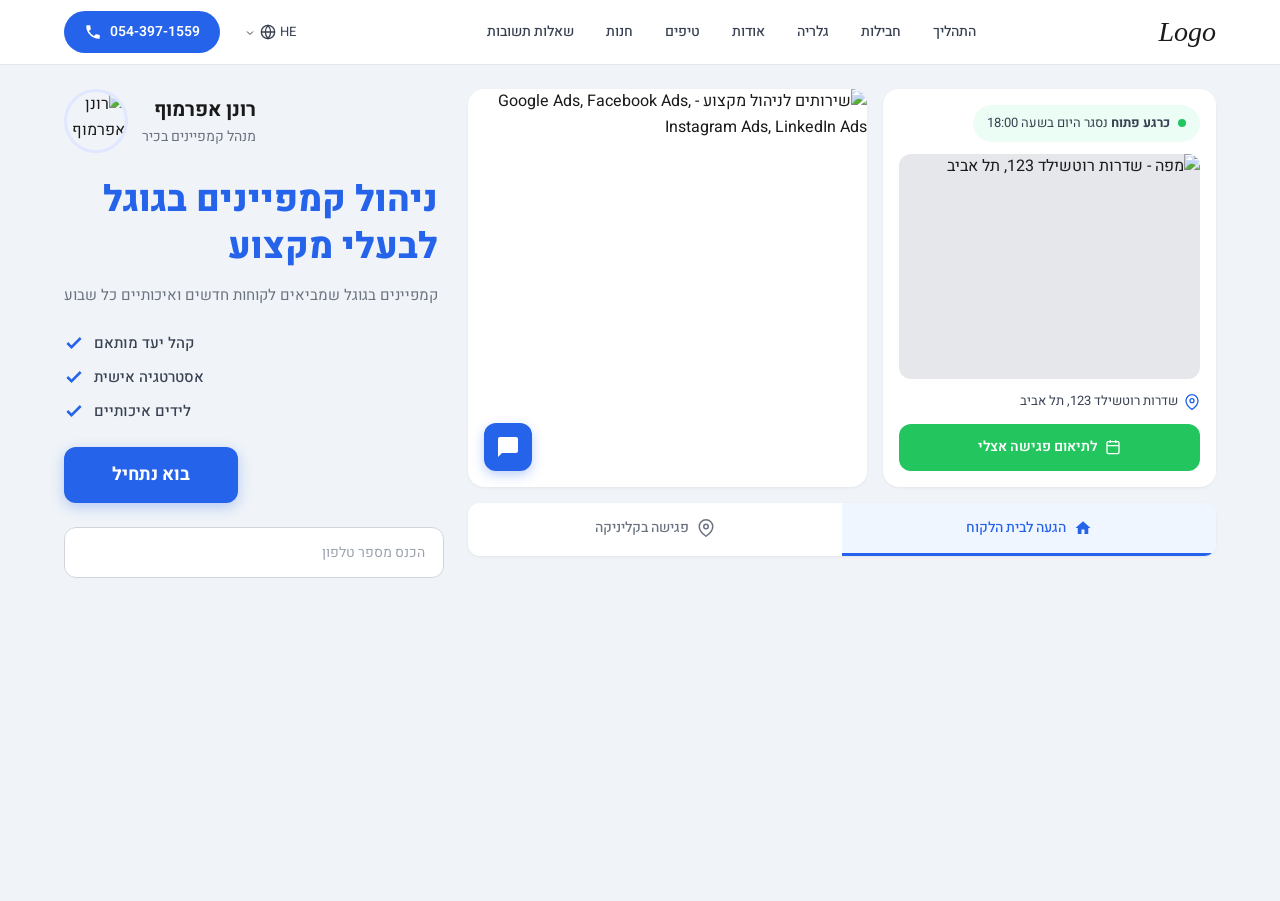
==== index.html @ 0126b831 "Build HTML/CSS layout for landing page hero section RTL Hebrew landing page with: - Sticky header wi" ====
<!DOCTYPE html>
<html lang="he" dir="rtl">
<head>
  <meta charset="UTF-8">
  <meta name="viewport" content="width=device-width, initial-scale=1.0">
  <title>ניהול קמפיינים בגוגל לבעלי מקצוע</title>
  <link rel="preconnect" href="https://fonts.googleapis.com">
  <link rel="preconnect" href="https://fonts.gstatic.com" crossorigin>
  <link href="https://fonts.googleapis.com/css2?family=Heebo:wght@300;400;500;600;700;800;900&display=swap" rel="stylesheet">
  <link rel="stylesheet" href="css/header.css">
  <link rel="stylesheet" href="css/style.css">
</head>
<body>

  <!-- Header (loaded from header.html) -->
  <div id="header-placeholder"></div>

  <main class="main-layout">
    <!-- Left Column: Scrollable Content -->
    <div class="content-column">

      <!-- Section 1: Hero Content -->
      <section class="hero-section">
        <div class="hero-cards">

          <!-- Map Card -->
          <div class="map-card">
            <div class="map-card__status">
              <span class="status-dot"></span>
              <span class="status-text"><strong>כרגע פתוח</strong> נסגר היום בשעה 18:00</span>
            </div>
            <div class="map-card__map">
              <img src="images/map.png" alt="מפה - שדרות רוטשילד 123, תל אביב" />
            </div>
            <div class="map-card__address">
              <svg width="16" height="16" viewBox="0 0 24 24" fill="none" stroke="#2563eb" stroke-width="2">
                <path d="M21 10c0 7-9 13-9 13s-9-6-9-13a9 9 0 0 1 18 0z"/>
                <circle cx="12" cy="10" r="3"/>
              </svg>
              <span>שדרות רוטשילד 123, תל אביב</span>
            </div>
            <a href="#" class="map-card__btn">
              <svg width="16" height="16" viewBox="0 0 24 24" fill="none" stroke="currentColor" stroke-width="2">
                <rect x="3" y="4" width="18" height="18" rx="2" ry="2"/>
                <line x1="16" y1="2" x2="16" y2="6"/>
                <line x1="8" y1="2" x2="8" y2="6"/>
                <line x1="3" y1="10" x2="21" y2="10"/>
              </svg>
              <span>לתיאום פגישה אצלי</span>
            </a>
          </div>

          <!-- Devices Image Card -->
          <div class="devices-card">
            <img src="images/devices.png" alt="שירותים לניהול מקצוע - Google Ads, Facebook Ads, Instagram Ads, LinkedIn Ads" />
            <a href="#" class="devices-card__fab" aria-label="צור קשר">
              <svg width="24" height="24" viewBox="0 0 24 24" fill="currentColor">
                <path d="M20 2H4c-1.1 0-2 .9-2 2v18l4-4h14c1.1 0 2-.9 2-2V4c0-1.1-.9-2-2-2z"/>
              </svg>
            </a>
          </div>

        </div>
      </section>

      <!-- Bottom Tab Bar (desktop) -->
      <div class="bottom-tabs desktop-only">
        <div class="bottom-tabs__item active">
          <svg width="18" height="18" viewBox="0 0 24 24" fill="currentColor">
            <path d="M10 20v-6h4v6h5v-8h3L12 3 2 12h3v8z"/>
          </svg>
          <span>הגעה לבית הלקוח</span>
        </div>
        <div class="bottom-tabs__item">
          <svg width="18" height="18" viewBox="0 0 24 24" fill="none" stroke="currentColor" stroke-width="2">
            <path d="M21 10c0 7-9 13-9 13s-9-6-9-13a9 9 0 0 1 18 0z"/>
            <circle cx="12" cy="10" r="3"/>
          </svg>
          <span>פגישה בקליניקה</span>
        </div>
      </div>

    </div>

    <!-- Right Column: Sticky Sidebar -->
    <aside class="sidebar-column">
      <div class="sidebar-sticky">

        <!-- Profile -->
        <div class="sidebar__profile">
          <div class="sidebar__profile-img">
            <img src="images/profile.jpg" alt="רונן אפרמוף" />
          </div>
          <div class="sidebar__profile-info">
            <h2>רונן אפרמוף</h2>
            <p>מנהל קמפיינים בכיר</p>
          </div>
        </div>

        <!-- Headline -->
        <div class="sidebar__headline">
          <h1>ניהול קמפיינים בגוגל<br>לבעלי מקצוע</h1>
          <p class="sidebar__subtitle">קמפיינים בגוגל שמביאים לקוחות חדשים ואיכותיים כל שבוע</p>
        </div>

        <!-- Benefits -->
        <ul class="sidebar__benefits">
          <li>
            <svg width="20" height="20" viewBox="0 0 24 24" fill="none" stroke="#2563eb" stroke-width="3">
              <polyline points="20 6 9 17 4 12"/>
            </svg>
            <span>קהל יעד מותאם</span>
          </li>
          <li>
            <svg width="20" height="20" viewBox="0 0 24 24" fill="none" stroke="#2563eb" stroke-width="3">
              <polyline points="20 6 9 17 4 12"/>
            </svg>
            <span>אסטרטגיה אישית</span>
          </li>
          <li>
            <svg width="20" height="20" viewBox="0 0 24 24" fill="none" stroke="#2563eb" stroke-width="3">
              <polyline points="20 6 9 17 4 12"/>
            </svg>
            <span>לידים איכותיים</span>
          </li>
        </ul>

        <!-- CTA -->
        <a href="#" class="sidebar__cta">בוא נתחיל</a>

        <!-- Phone Input (desktop) -->
        <div class="sidebar__phone-input desktop-only">
          <input type="tel" placeholder="הכנס מספר טלפון" />
        </div>

      </div>
    </aside>
  </main>

  <!-- Mobile Bottom Action Bar -->
  <div class="mobile-action-bar mobile-only">
    <a href="#" class="mobile-action-bar__item">
      <div class="mobile-action-bar__icon">
        <svg width="20" height="20" viewBox="0 0 24 24" fill="currentColor">
          <path d="M12 2C8.13 2 5 5.13 5 9c0 5.25 7 13 7 13s7-7.75 7-13c0-3.87-3.13-7-7-7z"/>
        </svg>
      </div>
      <span>נווט אלי</span>
    </a>
    <a href="#" class="mobile-action-bar__item">
      <div class="mobile-action-bar__icon whatsapp">
        <svg width="20" height="20" viewBox="0 0 24 24" fill="currentColor">
          <path d="M17.472 14.382c-.297-.149-1.758-.867-2.03-.967-.273-.099-.471-.148-.67.15-.197.297-.767.966-.94 1.164-.173.199-.347.223-.644.075-.297-.15-1.255-.463-2.39-1.475-.883-.788-1.48-1.761-1.653-2.059-.173-.297-.018-.458.13-.606.134-.133.298-.347.446-.52.149-.174.198-.298.298-.497.099-.198.05-.371-.025-.52-.075-.149-.669-1.612-.916-2.207-.242-.579-.487-.5-.669-.51-.173-.008-.371-.01-.57-.01-.198 0-.52.074-.792.372-.272.297-1.04 1.016-1.04 2.479 0 1.462 1.065 2.875 1.213 3.074.149.198 2.096 3.2 5.077 4.487.709.306 1.262.489 1.694.625.712.227 1.36.195 1.871.118.571-.085 1.758-.719 2.006-1.413.248-.694.248-1.289.173-1.413-.074-.124-.272-.198-.57-.347z"/>
          <path d="M12 2C6.477 2 2 6.477 2 12c0 1.89.525 3.66 1.438 5.168L2 22l4.832-1.438A9.955 9.955 0 0012 22c5.523 0 10-4.477 10-10S17.523 2 12 2z"/>
        </svg>
      </div>
      <span>WhatsApp</span>
    </a>
    <a href="tel:054-397-1559" class="mobile-action-bar__item">
      <div class="mobile-action-bar__icon phone">
        <svg width="20" height="20" viewBox="0 0 24 24" fill="currentColor">
          <path d="M6.62 10.79a15.05 15.05 0 006.59 6.59l2.2-2.2a1 1 0 011.01-.24 11.36 11.36 0 003.58.57 1 1 0 011 1V20a1 1 0 01-1 1A17 17 0 013 4a1 1 0 011-1h3.5a1 1 0 011 1 11.36 11.36 0 00.57 3.58 1 1 0 01-.25 1.01l-2.2 2.2z"/>
        </svg>
      </div>
      <span>חייג</span>
    </a>
    <a href="#" class="mobile-action-bar__item">
      <div class="mobile-action-bar__icon">
        <svg width="20" height="20" viewBox="0 0 24 24" fill="currentColor">
          <path d="M19 3H5c-1.1 0-2 .9-2 2v14c0 1.1.9 2 2 2h14c1.1 0 2-.9 2-2V5c0-1.1-.9-2-2-2zm-5 14H7v-2h7v2zm3-4H7v-2h10v2zm0-4H7V7h10v2z"/>
        </svg>
      </div>
      <span>הרשאונים</span>
    </a>
    <a href="#" class="mobile-action-bar__item highlight">
      <div class="mobile-action-bar__icon cta">
        <svg width="20" height="20" viewBox="0 0 24 24" fill="currentColor">
          <path d="M20 4H4c-1.1 0-2 .9-2 2v12c0 1.1.9 2 2 2h16c1.1 0 2-.9 2-2V6c0-1.1-.9-2-2-2zm0 14H4V8l8 5 8-5v10zm-8-7L4 6h16l-8 5z"/>
        </svg>
      </div>
      <span>נגישות</span>
    </a>
  </div>

  <script>
    // Load header
    fetch('header.html')
      .then(r => r.text())
      .then(html => {
        document.getElementById('header-placeholder').innerHTML = html;
        initMobileMenu();
      });

    function initMobileMenu() {
      const burgerBtn = document.getElementById('burgerBtn');
      const mobileMenu = document.getElementById('mobileMenu');
      const menuOverlay = document.getElementById('menuOverlay');

      if (!burgerBtn) return;

      burgerBtn.addEventListener('click', () => {
        mobileMenu.classList.toggle('open');
        document.body.classList.toggle('menu-open');
      });

      menuOverlay.addEventListener('click', () => {
        mobileMenu.classList.remove('open');
        document.body.classList.remove('menu-open');
      });

      // Close menu on link click
      mobileMenu.querySelectorAll('a').forEach(link => {
        link.addEventListener('click', () => {
          mobileMenu.classList.remove('open');
          document.body.classList.remove('menu-open');
        });
      });
    }
  </script>
</body>
</html>
---- css/header.css ----
/* ===== HEADER ===== */
.header {
  position: sticky;
  top: 0;
  z-index: 100;
  background: #fff;
  border-bottom: 1px solid #e5e7eb;
}

.header__inner {
  max-width: 1200px;
  margin: 0 auto;
  padding: 0 24px;
  height: 64px;
  display: flex;
  align-items: center;
  justify-content: space-between;
}

.header__logo a {
  font-family: 'Georgia', serif;
  font-size: 28px;
  font-style: italic;
  color: #1a1a1a;
  text-decoration: none;
  font-weight: 400;
}

.header__nav ul {
  display: flex;
  gap: 32px;
  list-style: none;
  margin: 0;
  padding: 0;
}

.header__nav a {
  color: #374151;
  text-decoration: none;
  font-size: 14px;
  font-weight: 500;
  transition: color 0.2s;
}

.header__nav a:hover {
  color: #2563eb;
}

.header__actions {
  display: flex;
  align-items: center;
  gap: 16px;
}

.header__lang {
  display: flex;
  align-items: center;
}

.lang-btn {
  display: flex;
  align-items: center;
  gap: 4px;
  background: none;
  border: none;
  cursor: pointer;
  color: #374151;
  font-size: 13px;
  font-family: inherit;
  padding: 4px 8px;
}

.lang-btn .chevron {
  margin-top: 2px;
}

.header__phone {
  display: flex;
  align-items: center;
  gap: 8px;
  background: #2563eb;
  color: #fff;
  text-decoration: none;
  padding: 10px 20px;
  border-radius: 50px;
  font-size: 14px;
  font-weight: 600;
  transition: background 0.2s;
  direction: ltr;
}

.header__phone:hover {
  background: #1d4ed8;
}

.header__phone svg {
  flex-shrink: 0;
}

/* Burger Button */
.header__burger {
  display: none;
  flex-direction: column;
  justify-content: center;
  gap: 5px;
  background: none;
  border: none;
  cursor: pointer;
  padding: 8px;
  width: 36px;
  height: 36px;
}

.header__burger span {
  display: block;
  width: 20px;
  height: 2px;
  background: #1a1a1a;
  border-radius: 2px;
  transition: transform 0.3s, opacity 0.3s;
}

/* ===== MOBILE MENU ===== */
.mobile-menu {
  position: fixed;
  top: 0;
  left: 0;
  right: 0;
  bottom: 0;
  z-index: 200;
  pointer-events: none;
  visibility: hidden;
}

.mobile-menu.open {
  pointer-events: auto;
  visibility: visible;
}

.mobile-menu__overlay {
  position: absolute;
  inset: 0;
  background: rgba(0, 0, 0, 0.4);
  opacity: 0;
  transition: opacity 0.3s;
}

.mobile-menu.open .mobile-menu__overlay {
  opacity: 1;
}

.mobile-menu__panel {
  position: absolute;
  top: 0;
  right: 0;
  width: 280px;
  height: 100%;
  background: #fff;
  transform: translateX(100%);
  transition: transform 0.3s ease;
  display: flex;
  flex-direction: column;
  overflow-y: auto;
  box-shadow: -4px 0 20px rgba(0, 0, 0, 0.1);
}

.mobile-menu.open .mobile-menu__panel {
  transform: translateX(0);
}

.mobile-menu__header {
  padding: 20px;
  border-bottom: 1px solid #e5e7eb;
}

.mobile-menu__profile {
  display: flex;
  align-items: center;
  gap: 12px;
  margin-top: 16px;
}

.mobile-menu__profile-img {
  width: 48px;
  height: 48px;
  border-radius: 50%;
  overflow: hidden;
  flex-shrink: 0;
}

.mobile-menu__profile-img img {
  width: 100%;
  height: 100%;
  object-fit: cover;
}

.mobile-menu__profile-info {
  display: flex;
  flex-direction: column;
}

.mobile-menu__profile-info strong {
  font-size: 16px;
  color: #1a1a1a;
}

.mobile-menu__profile-info span {
  font-size: 13px;
  color: #6b7280;
}

.mobile-menu__nav {
  flex: 1;
  padding: 8px 0;
}

.mobile-menu__nav ul {
  list-style: none;
  margin: 0;
  padding: 0;
}

.mobile-menu__nav li a {
  display: block;
  padding: 14px 24px;
  color: #1a1a1a;
  text-decoration: none;
  font-size: 16px;
  font-weight: 500;
  transition: background 0.2s;
}

.mobile-menu__nav li a:hover {
  background: #f3f4f6;
  color: #2563eb;
}

.mobile-menu__footer {
  padding: 16px 24px;
  border-top: 1px solid #e5e7eb;
}

.mobile-menu__lang {
  display: flex;
  align-items: center;
  gap: 8px;
  color: #6b7280;
  font-size: 14px;
}

/* ===== RESPONSIVE ===== */
@media (max-width: 768px) {
  .header__inner {
    height: 56px;
    padding: 0 16px;
  }

  .header__burger {
    display: flex;
  }

  .desktop-only {
    display: none !important;
  }
}

@media (min-width: 769px) {
  .mobile-only {
    display: none !important;
  }
}
---- css/style.css ----
/* ===== RESET & BASE ===== */
*,
*::before,
*::after {
  margin: 0;
  padding: 0;
  box-sizing: border-box;
}

html {
  scroll-behavior: smooth;
}

body {
  font-family: 'Heebo', sans-serif;
  background: #f0f4f8;
  color: #1a1a1a;
  line-height: 1.6;
  overflow-x: hidden;
}

body.menu-open {
  overflow: hidden;
}

img {
  max-width: 100%;
  height: auto;
  display: block;
}

a {
  text-decoration: none;
  color: inherit;
}

/* ===== VISIBILITY HELPERS ===== */
@media (max-width: 768px) {
  .desktop-only {
    display: none !important;
  }
}

@media (min-width: 769px) {
  .mobile-only {
    display: none !important;
  }
}

/* ===== MAIN LAYOUT ===== */
.main-layout {
  max-width: 1200px;
  margin: 0 auto;
  padding: 24px;
  display: flex;
  gap: 24px;
  min-height: calc(100vh - 64px);
}

/* ===== CONTENT COLUMN (Left/Scrollable) ===== */
.content-column {
  flex: 1;
  min-width: 0;
  display: flex;
  flex-direction: column;
  gap: 16px;
}

/* ===== HERO SECTION ===== */
.hero-section {
  width: 100%;
}

.hero-cards {
  display: grid;
  grid-template-columns: 1fr 1.2fr;
  gap: 16px;
}

/* Map Card */
.map-card {
  background: #fff;
  border-radius: 16px;
  overflow: hidden;
  padding: 16px;
  display: flex;
  flex-direction: column;
  gap: 12px;
  box-shadow: 0 1px 3px rgba(0, 0, 0, 0.06);
}

.map-card__status {
  display: flex;
  align-items: center;
  gap: 8px;
  background: #ecfdf5;
  padding: 8px 14px;
  border-radius: 50px;
  font-size: 13px;
  color: #374151;
  width: fit-content;
}

.status-dot {
  width: 8px;
  height: 8px;
  background: #22c55e;
  border-radius: 50%;
  flex-shrink: 0;
  animation: pulse 2s infinite;
}

@keyframes pulse {
  0%, 100% { opacity: 1; }
  50% { opacity: 0.5; }
}

.map-card__map {
  border-radius: 12px;
  overflow: hidden;
  background: #e5e7eb;
  aspect-ratio: 4/3;
}

.map-card__map img {
  width: 100%;
  height: 100%;
  object-fit: cover;
}

.map-card__address {
  display: flex;
  align-items: center;
  gap: 6px;
  font-size: 13px;
  color: #374151;
}

.map-card__btn {
  display: flex;
  align-items: center;
  justify-content: center;
  gap: 8px;
  background: #22c55e;
  color: #fff;
  padding: 12px;
  border-radius: 12px;
  font-size: 14px;
  font-weight: 600;
  text-decoration: none;
  transition: background 0.2s;
}

.map-card__btn:hover {
  background: #16a34a;
}

/* Devices Card */
.devices-card {
  position: relative;
  border-radius: 16px;
  overflow: hidden;
  background: #fff;
  box-shadow: 0 1px 3px rgba(0, 0, 0, 0.06);
}

.devices-card img {
  width: 100%;
  height: 100%;
  object-fit: cover;
}

.devices-card__fab {
  position: absolute;
  bottom: 16px;
  left: 16px;
  width: 48px;
  height: 48px;
  background: #2563eb;
  color: #fff;
  border-radius: 12px;
  display: flex;
  align-items: center;
  justify-content: center;
  box-shadow: 0 4px 12px rgba(37, 99, 235, 0.3);
  transition: background 0.2s, transform 0.2s;
}

.devices-card__fab:hover {
  background: #1d4ed8;
  transform: scale(1.05);
}

/* ===== BOTTOM TABS (Desktop) ===== */
.bottom-tabs {
  display: flex;
  background: #fff;
  border-radius: 12px;
  overflow: hidden;
  box-shadow: 0 1px 3px rgba(0, 0, 0, 0.06);
}

.bottom-tabs__item {
  flex: 1;
  display: flex;
  align-items: center;
  justify-content: center;
  gap: 8px;
  padding: 14px;
  font-size: 14px;
  font-weight: 500;
  color: #6b7280;
  cursor: pointer;
  transition: color 0.2s, background 0.2s;
  border-bottom: 3px solid transparent;
}

.bottom-tabs__item.active {
  color: #2563eb;
  background: #eff6ff;
  border-bottom-color: #2563eb;
}

.bottom-tabs__item:hover:not(.active) {
  background: #f9fafb;
}

/* ===== SIDEBAR COLUMN (Right/Sticky) ===== */
.sidebar-column {
  width: 380px;
  flex-shrink: 0;
}

.sidebar-sticky {
  position: sticky;
  top: 88px;
  display: flex;
  flex-direction: column;
  align-items: flex-end;
  gap: 24px;
  text-align: right;
}

/* Profile */
.sidebar__profile {
  display: flex;
  align-items: center;
  gap: 14px;
  flex-direction: row-reverse;
}

.sidebar__profile-img {
  width: 64px;
  height: 64px;
  border-radius: 50%;
  overflow: hidden;
  border: 3px solid #e0e7ff;
  flex-shrink: 0;
}

.sidebar__profile-img img {
  width: 100%;
  height: 100%;
  object-fit: cover;
}

.sidebar__profile-info h2 {
  font-size: 20px;
  font-weight: 700;
  color: #1a1a1a;
  margin: 0;
}

.sidebar__profile-info p {
  font-size: 14px;
  color: #6b7280;
  margin: 0;
}

/* Headline */
.sidebar__headline {
  text-align: right;
}

.sidebar__headline h1 {
  font-size: 36px;
  font-weight: 800;
  color: #2563eb;
  line-height: 1.3;
  margin: 0 0 12px;
}

.sidebar__subtitle {
  font-size: 15px;
  color: #6b7280;
  line-height: 1.6;
  margin: 0;
}

/* Benefits */
.sidebar__benefits {
  list-style: none;
  padding: 0;
  margin: 0;
  display: flex;
  flex-direction: column;
  gap: 10px;
  width: 100%;
}

.sidebar__benefits li {
  display: flex;
  align-items: center;
  gap: 10px;
  font-size: 15px;
  font-weight: 500;
  color: #374151;
  justify-content: flex-end;
}

.sidebar__benefits li svg {
  flex-shrink: 0;
  order: 1;
}

.sidebar__benefits li span {
  order: 0;
}

/* CTA Button */
.sidebar__cta {
  display: inline-flex;
  align-items: center;
  justify-content: center;
  background: #2563eb;
  color: #fff;
  padding: 14px 48px;
  border-radius: 12px;
  font-size: 18px;
  font-weight: 700;
  text-decoration: none;
  transition: background 0.2s, transform 0.2s;
  box-shadow: 0 4px 14px rgba(37, 99, 235, 0.3);
}

.sidebar__cta:hover {
  background: #1d4ed8;
  transform: translateY(-1px);
}

/* Phone Input */
.sidebar__phone-input {
  width: 100%;
}

.sidebar__phone-input input {
  width: 100%;
  padding: 14px 18px;
  border: 1px solid #d1d5db;
  border-radius: 12px;
  font-size: 14px;
  font-family: inherit;
  text-align: right;
  background: #fff;
  color: #374151;
  transition: border-color 0.2s, box-shadow 0.2s;
  direction: rtl;
}

.sidebar__phone-input input::placeholder {
  color: #9ca3af;
}

.sidebar__phone-input input:focus {
  outline: none;
  border-color: #2563eb;
  box-shadow: 0 0 0 3px rgba(37, 99, 235, 0.1);
}

/* ===== MOBILE ACTION BAR ===== */
.mobile-action-bar {
  position: fixed;
  bottom: 0;
  left: 0;
  right: 0;
  background: #fff;
  display: flex;
  justify-content: space-around;
  padding: 8px 4px;
  padding-bottom: calc(8px + env(safe-area-inset-bottom));
  box-shadow: 0 -2px 10px rgba(0, 0, 0, 0.08);
  z-index: 90;
}

.mobile-action-bar__item {
  display: flex;
  flex-direction: column;
  align-items: center;
  gap: 4px;
  text-decoration: none;
  font-size: 11px;
  color: #6b7280;
  flex: 1;
}

.mobile-action-bar__icon {
  width: 40px;
  height: 40px;
  border-radius: 50%;
  display: flex;
  align-items: center;
  justify-content: center;
  background: #f3f4f6;
  color: #2563eb;
  transition: background 0.2s;
}

.mobile-action-bar__icon.whatsapp {
  background: #dcfce7;
  color: #16a34a;
}

.mobile-action-bar__icon.phone {
  background: #dbeafe;
  color: #2563eb;
}

.mobile-action-bar__icon.cta {
  background: #2563eb;
  color: #fff;
}

.mobile-action-bar__item.highlight span {
  color: #2563eb;
  font-weight: 600;
}

/* ===== MOBILE LAYOUT ===== */
@media (max-width: 768px) {
  .main-layout {
    flex-direction: column-reverse;
    padding: 16px;
    padding-bottom: 100px;
    gap: 20px;
  }

  .sidebar-column {
    width: 100%;
  }

  .sidebar-sticky {
    position: static;
    align-items: center;
    text-align: center;
  }

  .sidebar__profile {
    flex-direction: column;
  }

  .sidebar__headline {
    text-align: center;
  }

  .sidebar__headline h1 {
    font-size: 28px;
  }

  .sidebar__benefits {
    align-items: center;
  }

  .sidebar__benefits li {
    justify-content: center;
  }

  .hero-cards {
    grid-template-columns: 1fr;
  }

  .bottom-tabs {
    display: none;
  }

  .sidebar__phone-input {
    display: none;
  }

  .map-card {
    order: 2;
  }

  .devices-card {
    order: 1;
  }
}

/* ===== TABLET ===== */
@media (min-width: 769px) and (max-width: 1024px) {
  .sidebar-column {
    width: 320px;
  }

  .sidebar__headline h1 {
    font-size: 28px;
  }

  .hero-cards {
    grid-template-columns: 1fr;
  }
}
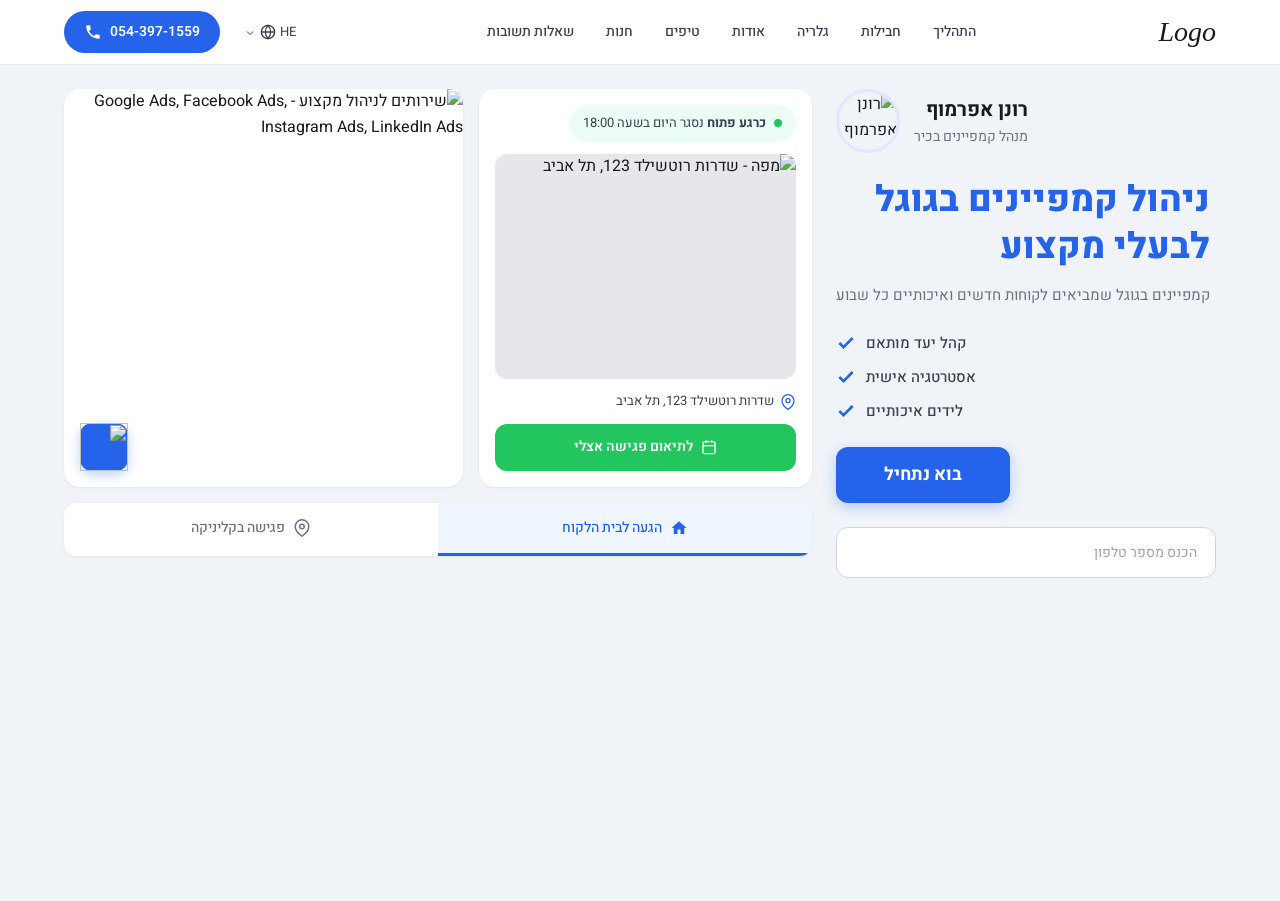
==== commit 9a244383: "Fix profile to SVG, replace fab icon with house.svg, fix column order - Change profile.jpg to profil" ====
--- a/index.html
+++ b/index.html
@@ -54,9 +54,7 @@
           <div class="devices-card">
             <img src="images/devices.png" alt="שירותים לניהול מקצוע - Google Ads, Facebook Ads, Instagram Ads, LinkedIn Ads" />
             <a href="#" class="devices-card__fab" aria-label="צור קשר">
-              <svg width="24" height="24" viewBox="0 0 24 24" fill="currentColor">
-                <path d="M20 2H4c-1.1 0-2 .9-2 2v18l4-4h14c1.1 0 2-.9 2-2V4c0-1.1-.9-2-2-2z"/>
-              </svg>
+              <img src="images/house.svg" alt="" width="24" height="24" />
             </a>
           </div>
 
@@ -89,7 +87,7 @@
         <!-- Profile -->
         <div class="sidebar__profile">
           <div class="sidebar__profile-img">
-            <img src="images/profile.jpg" alt="רונן אפרמוף" />
+            <img src="images/profile.svg" alt="רונן אפרמוף" />
           </div>
           <div class="sidebar__profile-info">
             <h2>רונן אפרמוף</h2>
--- a/css/style.css
+++ b/css/style.css
@@ -53,6 +53,7 @@
   margin: 0 auto;
   padding: 24px;
   display: flex;
+  direction: ltr;
   gap: 24px;
   min-height: calc(100vh - 64px);
 }
@@ -64,6 +65,7 @@
   display: flex;
   flex-direction: column;
   gap: 16px;
+  direction: rtl;
 }
 
 /* ===== HERO SECTION ===== */
@@ -229,6 +231,7 @@
 .sidebar-column {
   width: 380px;
   flex-shrink: 0;
+  direction: rtl;
 }
 
 .sidebar-sticky {
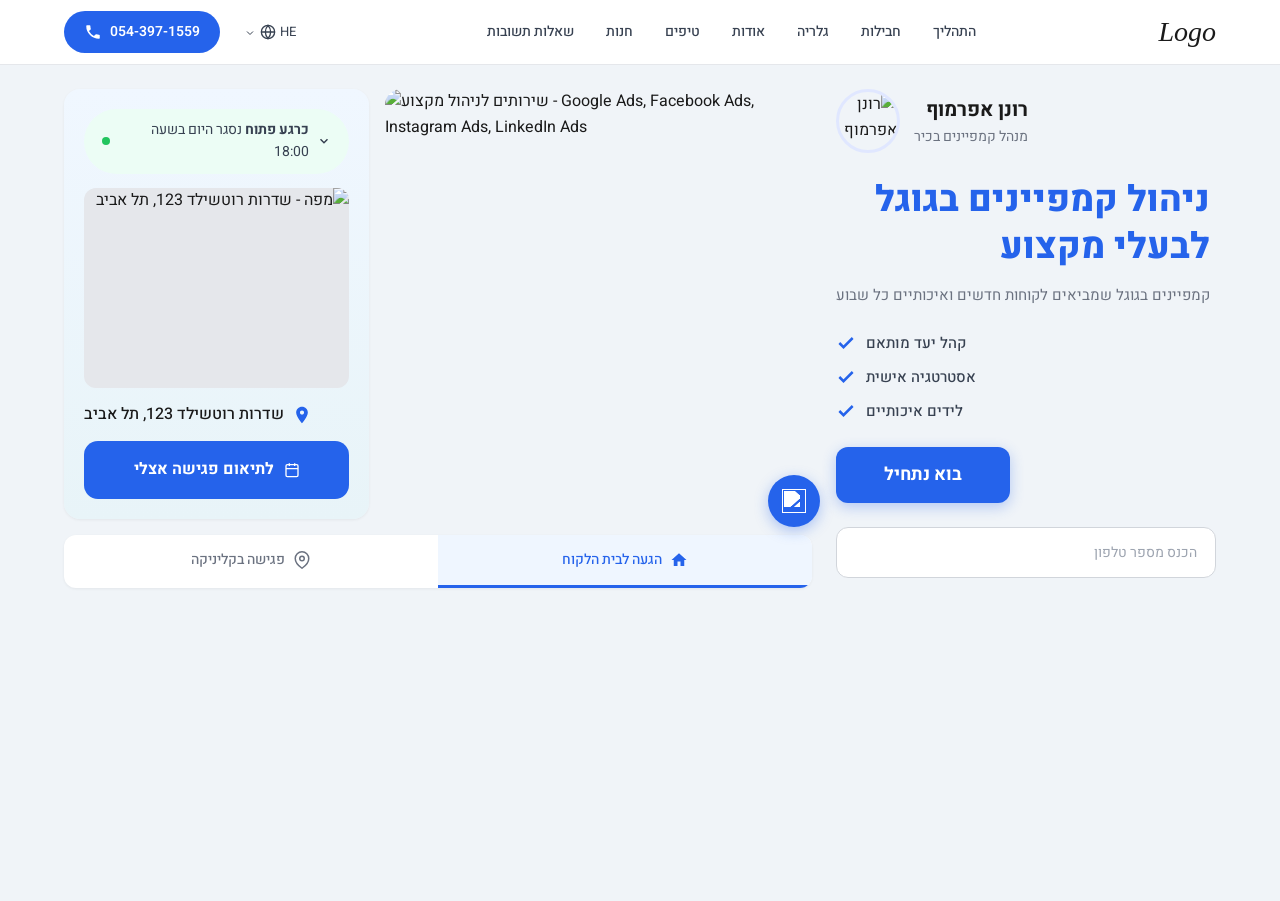
==== commit 80f4b378: "Match hero section to design: blue CTA, gradient bg, circular fab, layout fixes - Map card: light bl" ====
--- a/index.html
+++ b/index.html
@@ -26,16 +26,18 @@
           <!-- Map Card -->
           <div class="map-card">
             <div class="map-card__status">
+              <svg class="status-chevron" width="14" height="14" viewBox="0 0 24 24" fill="none" stroke="#374151" stroke-width="2.5">
+                <polyline points="6 9 12 15 18 9"/>
+              </svg>
+              <span class="status-text"><strong>כרגע פתוח</strong> נסגר היום בשעה 18:00</span>
               <span class="status-dot"></span>
-              <span class="status-text"><strong>כרגע פתוח</strong> נסגר היום בשעה 18:00</span>
             </div>
             <div class="map-card__map">
               <img src="images/map.png" alt="מפה - שדרות רוטשילד 123, תל אביב" />
             </div>
             <div class="map-card__address">
-              <svg width="16" height="16" viewBox="0 0 24 24" fill="none" stroke="#2563eb" stroke-width="2">
-                <path d="M21 10c0 7-9 13-9 13s-9-6-9-13a9 9 0 0 1 18 0z"/>
-                <circle cx="12" cy="10" r="3"/>
+              <svg width="20" height="20" viewBox="0 0 24 24" fill="#2563eb">
+                <path d="M12 2C8.13 2 5 5.13 5 9c0 5.25 7 13 7 13s7-7.75 7-13c0-3.87-3.13-7-7-7zm0 9.5c-1.38 0-2.5-1.12-2.5-2.5s1.12-2.5 2.5-2.5 2.5 1.12 2.5 2.5-1.12 2.5-2.5 2.5z"/>
               </svg>
               <span>שדרות רוטשילד 123, תל אביב</span>
             </div>
@@ -52,7 +54,9 @@
 
           <!-- Devices Image Card -->
           <div class="devices-card">
-            <img src="images/devices.png" alt="שירותים לניהול מקצוע - Google Ads, Facebook Ads, Instagram Ads, LinkedIn Ads" />
+            <div class="devices-card__img-wrapper">
+              <img src="images/devices.png" alt="שירותים לניהול מקצוע - Google Ads, Facebook Ads, Instagram Ads, LinkedIn Ads" />
+            </div>
             <a href="#" class="devices-card__fab" aria-label="צור קשר">
               <img src="images/house.svg" alt="" width="24" height="24" />
             </a>
--- a/css/style.css
+++ b/css/style.css
@@ -75,20 +75,23 @@
 
 .hero-cards {
   display: grid;
-  grid-template-columns: 1fr 1.2fr;
+  grid-template-columns: 1fr 1.4fr;
   gap: 16px;
+  direction: ltr;
+  align-items: stretch;
 }
 
 /* Map Card */
 .map-card {
-  background: #fff;
+  background: linear-gradient(180deg, #f0f7ff 0%, #e8f4f8 100%);
   border-radius: 16px;
   overflow: hidden;
-  padding: 16px;
+  padding: 20px;
   display: flex;
   flex-direction: column;
-  gap: 12px;
+  gap: 14px;
   box-shadow: 0 1px 3px rgba(0, 0, 0, 0.06);
+  direction: rtl;
 }
 
 .map-card__status {
@@ -96,11 +99,17 @@
   align-items: center;
   gap: 8px;
   background: #ecfdf5;
-  padding: 8px 14px;
+  padding: 10px 18px;
   border-radius: 50px;
-  font-size: 13px;
+  font-size: 14px;
   color: #374151;
   width: fit-content;
+  cursor: pointer;
+}
+
+.status-chevron {
+  flex-shrink: 0;
+  order: -1;
 }
 
 .status-dot {
@@ -121,7 +130,8 @@
   border-radius: 12px;
   overflow: hidden;
   background: #e5e7eb;
-  aspect-ratio: 4/3;
+  flex: 1;
+  min-height: 200px;
 }
 
 .map-card__map img {
@@ -133,59 +143,76 @@
 .map-card__address {
   display: flex;
   align-items: center;
-  gap: 6px;
-  font-size: 13px;
-  color: #374151;
+  gap: 8px;
+  font-size: 16px;
+  font-weight: 500;
+  color: #1a1a1a;
+  justify-content: flex-end;
 }
 
 .map-card__btn {
   display: flex;
   align-items: center;
   justify-content: center;
-  gap: 8px;
-  background: #22c55e;
+  gap: 10px;
+  background: #2563eb;
   color: #fff;
-  padding: 12px;
-  border-radius: 12px;
-  font-size: 14px;
-  font-weight: 600;
+  padding: 16px;
+  border-radius: 14px;
+  font-size: 16px;
+  font-weight: 700;
   text-decoration: none;
   transition: background 0.2s;
+  margin-top: auto;
 }
 
 .map-card__btn:hover {
-  background: #16a34a;
+  background: #1d4ed8;
 }
 
 /* Devices Card */
 .devices-card {
   position: relative;
   border-radius: 16px;
+  overflow: visible;
+  background: transparent;
+}
+
+.devices-card__img-wrapper {
+  border-radius: 16px;
   overflow: hidden;
-  background: #fff;
-  box-shadow: 0 1px 3px rgba(0, 0, 0, 0.06);
+  height: 100%;
 }
 
 .devices-card img {
   width: 100%;
   height: 100%;
   object-fit: cover;
+  display: block;
 }
 
 .devices-card__fab {
   position: absolute;
-  bottom: 16px;
-  left: 16px;
-  width: 48px;
-  height: 48px;
+  bottom: -8px;
+  right: -8px;
+  width: 52px;
+  height: 52px;
   background: #2563eb;
   color: #fff;
-  border-radius: 12px;
+  border-radius: 50%;
   display: flex;
   align-items: center;
   justify-content: center;
-  box-shadow: 0 4px 12px rgba(37, 99, 235, 0.3);
+  box-shadow: 0 4px 14px rgba(37, 99, 235, 0.35);
   transition: background 0.2s, transform 0.2s;
+  z-index: 2;
+}
+
+.devices-card__fab img {
+  width: 24px;
+  height: 24px;
+  object-fit: contain;
+  filter: brightness(0) invert(1);
 }
 
 .devices-card__fab:hover {
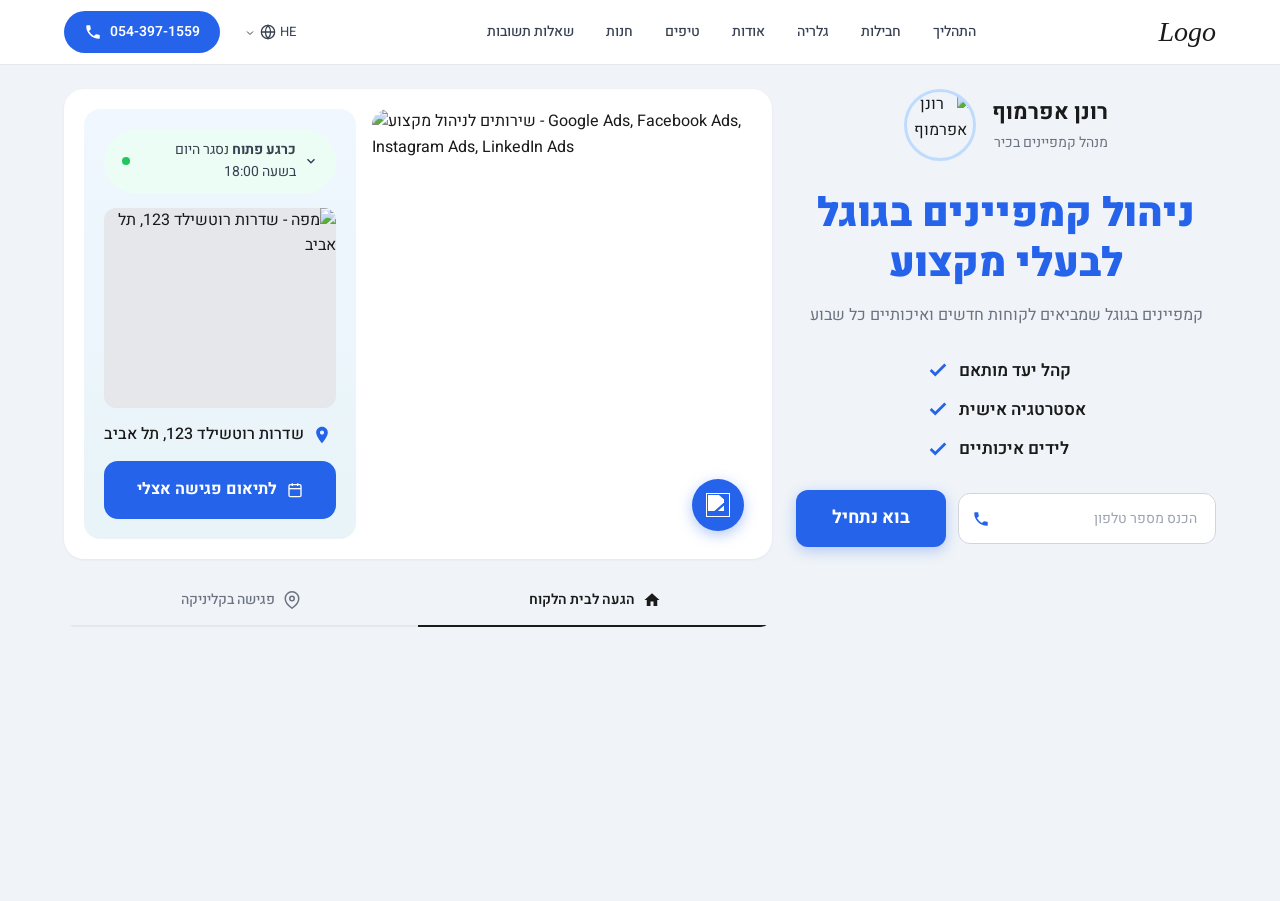
==== commit 4a39cb83: "Redesign sidebar to match design: centered layout, CTA row with phone input - Profile: image on left" ====
--- a/index.html
+++ b/index.html
@@ -90,12 +90,12 @@
 
         <!-- Profile -->
         <div class="sidebar__profile">
-          <div class="sidebar__profile-img">
-            <img src="images/profile.svg" alt="רונן אפרמוף" />
-          </div>
           <div class="sidebar__profile-info">
             <h2>רונן אפרמוף</h2>
             <p>מנהל קמפיינים בכיר</p>
+          </div>
+          <div class="sidebar__profile-img">
+            <img src="images/profile.svg" alt="רונן אפרמוף" />
           </div>
         </div>
 
@@ -108,31 +108,34 @@
         <!-- Benefits -->
         <ul class="sidebar__benefits">
           <li>
-            <svg width="20" height="20" viewBox="0 0 24 24" fill="none" stroke="#2563eb" stroke-width="3">
+            <span>קהל יעד מותאם</span>
+            <svg width="22" height="22" viewBox="0 0 24 24" fill="none" stroke="#2563eb" stroke-width="3">
               <polyline points="20 6 9 17 4 12"/>
             </svg>
-            <span>קהל יעד מותאם</span>
           </li>
           <li>
-            <svg width="20" height="20" viewBox="0 0 24 24" fill="none" stroke="#2563eb" stroke-width="3">
+            <span>אסטרטגיה אישית</span>
+            <svg width="22" height="22" viewBox="0 0 24 24" fill="none" stroke="#2563eb" stroke-width="3">
               <polyline points="20 6 9 17 4 12"/>
             </svg>
-            <span>אסטרטגיה אישית</span>
           </li>
           <li>
-            <svg width="20" height="20" viewBox="0 0 24 24" fill="none" stroke="#2563eb" stroke-width="3">
+            <span>לידים איכותיים</span>
+            <svg width="22" height="22" viewBox="0 0 24 24" fill="none" stroke="#2563eb" stroke-width="3">
               <polyline points="20 6 9 17 4 12"/>
             </svg>
-            <span>לידים איכותיים</span>
           </li>
         </ul>
 
-        <!-- CTA -->
-        <a href="#" class="sidebar__cta">בוא נתחיל</a>
-
-        <!-- Phone Input (desktop) -->
-        <div class="sidebar__phone-input desktop-only">
-          <input type="tel" placeholder="הכנס מספר טלפון" />
+        <!-- CTA Row -->
+        <div class="sidebar__cta-row desktop-only">
+          <a href="#" class="sidebar__cta">בוא נתחיל</a>
+          <div class="sidebar__phone-input">
+            <svg class="sidebar__phone-icon" width="18" height="18" viewBox="0 0 24 24" fill="#2563eb">
+              <path d="M6.62 10.79a15.05 15.05 0 006.59 6.59l2.2-2.2a1 1 0 011.01-.24 11.36 11.36 0 003.58.57 1 1 0 011 1V20a1 1 0 01-1 1A17 17 0 013 4a1 1 0 011-1h3.5a1 1 0 011 1 11.36 11.36 0 00.57 3.58 1 1 0 01-.25 1.01l-2.2 2.2z"/>
+            </svg>
+            <input type="tel" placeholder="הכנס מספר טלפון" />
+          </div>
         </div>
 
       </div>
--- a/css/style.css
+++ b/css/style.css
@@ -71,6 +71,10 @@
 /* ===== HERO SECTION ===== */
 .hero-section {
   width: 100%;
+  background: #fff;
+  border-radius: 20px;
+  padding: 20px;
+  box-shadow: 0 1px 3px rgba(0, 0, 0, 0.06);
 }
 
 .hero-cards {
@@ -90,7 +94,6 @@
   display: flex;
   flex-direction: column;
   gap: 14px;
-  box-shadow: 0 1px 3px rgba(0, 0, 0, 0.06);
   direction: rtl;
 }
 
@@ -103,8 +106,12 @@
   border-radius: 50px;
   font-size: 14px;
   color: #374151;
-  width: fit-content;
+  width: 100%;
   cursor: pointer;
+}
+
+.map-card__status .status-text {
+  flex: 1;
 }
 
 .status-chevron {
@@ -179,9 +186,22 @@
 }
 
 .devices-card__img-wrapper {
-  border-radius: 16px;
+  border-radius: 16px 16px 16px 16px;
   overflow: hidden;
   height: 100%;
+  position: relative;
+}
+
+/* Concave cutout on bottom-right corner for the fab button */
+.devices-card__img-wrapper::after {
+  content: '';
+  position: absolute;
+  bottom: 0;
+  right: 0;
+  width: 68px;
+  height: 68px;
+  background: #fff;
+  border-top-left-radius: 20px;
 }
 
 .devices-card img {
@@ -193,8 +213,8 @@
 
 .devices-card__fab {
   position: absolute;
-  bottom: -8px;
-  right: -8px;
+  bottom: 8px;
+  right: 8px;
   width: 52px;
   height: 52px;
   background: #2563eb;
@@ -223,10 +243,10 @@
 /* ===== BOTTOM TABS (Desktop) ===== */
 .bottom-tabs {
   display: flex;
-  background: #fff;
+  background: transparent;
   border-radius: 12px;
   overflow: hidden;
-  box-shadow: 0 1px 3px rgba(0, 0, 0, 0.06);
+  direction: rtl;
 }
 
 .bottom-tabs__item {
@@ -241,22 +261,24 @@
   color: #6b7280;
   cursor: pointer;
   transition: color 0.2s, background 0.2s;
-  border-bottom: 3px solid transparent;
+  border-bottom: 2px solid #e5e7eb;
+  background: transparent;
 }
 
 .bottom-tabs__item.active {
-  color: #2563eb;
-  background: #eff6ff;
-  border-bottom-color: #2563eb;
+  color: #1a1a1a;
+  font-weight: 600;
+  background: transparent;
+  border-bottom-color: #1a1a1a;
 }
 
 .bottom-tabs__item:hover:not(.active) {
-  background: #f9fafb;
+  color: #374151;
 }
 
 /* ===== SIDEBAR COLUMN (Right/Sticky) ===== */
 .sidebar-column {
-  width: 380px;
+  width: 420px;
   flex-shrink: 0;
   direction: rtl;
 }
@@ -266,25 +288,26 @@
   top: 88px;
   display: flex;
   flex-direction: column;
-  align-items: flex-end;
-  gap: 24px;
-  text-align: right;
+  align-items: center;
+  gap: 28px;
+  text-align: center;
 }
 
 /* Profile */
 .sidebar__profile {
   display: flex;
   align-items: center;
-  gap: 14px;
-  flex-direction: row-reverse;
+  gap: 16px;
+  width: 100%;
+  justify-content: center;
 }
 
 .sidebar__profile-img {
-  width: 64px;
-  height: 64px;
+  width: 72px;
+  height: 72px;
   border-radius: 50%;
   overflow: hidden;
-  border: 3px solid #e0e7ff;
+  border: 3px solid #bfdbfe;
   flex-shrink: 0;
 }
 
@@ -294,8 +317,12 @@
   object-fit: cover;
 }
 
+.sidebar__profile-info {
+  text-align: right;
+}
+
 .sidebar__profile-info h2 {
-  font-size: 20px;
+  font-size: 22px;
   font-weight: 700;
   color: #1a1a1a;
   margin: 0;
@@ -304,24 +331,24 @@
 .sidebar__profile-info p {
   font-size: 14px;
   color: #6b7280;
-  margin: 0;
+  margin: 2px 0 0;
 }
 
 /* Headline */
 .sidebar__headline {
-  text-align: right;
+  text-align: center;
 }
 
 .sidebar__headline h1 {
-  font-size: 36px;
-  font-weight: 800;
+  font-size: 40px;
+  font-weight: 900;
   color: #2563eb;
-  line-height: 1.3;
-  margin: 0 0 12px;
+  line-height: 1.25;
+  margin: 0 0 14px;
 }
 
 .sidebar__subtitle {
-  font-size: 15px;
+  font-size: 16px;
   color: #6b7280;
   line-height: 1.6;
   margin: 0;
@@ -334,43 +361,47 @@
   margin: 0;
   display: flex;
   flex-direction: column;
+  gap: 12px;
+  align-items: flex-end;
+}
+
+.sidebar__benefits li {
+  display: flex;
+  align-items: center;
   gap: 10px;
-  width: 100%;
-}
-
-.sidebar__benefits li {
-  display: flex;
-  align-items: center;
-  gap: 10px;
-  font-size: 15px;
-  font-weight: 500;
-  color: #374151;
-  justify-content: flex-end;
+  font-size: 17px;
+  font-weight: 600;
+  color: #1a1a1a;
 }
 
 .sidebar__benefits li svg {
   flex-shrink: 0;
-  order: 1;
-}
-
-.sidebar__benefits li span {
-  order: 0;
-}
-
-/* CTA Button */
+}
+
+/* CTA Row */
+.sidebar__cta-row {
+  display: flex;
+  align-items: center;
+  gap: 12px;
+  width: 100%;
+  direction: ltr;
+}
+
 .sidebar__cta {
   display: inline-flex;
   align-items: center;
   justify-content: center;
   background: #2563eb;
   color: #fff;
-  padding: 14px 48px;
+  padding: 14px 36px;
   border-radius: 12px;
   font-size: 18px;
   font-weight: 700;
   text-decoration: none;
   transition: background 0.2s, transform 0.2s;
   box-shadow: 0 4px 14px rgba(37, 99, 235, 0.3);
+  white-space: nowrap;
+  flex-shrink: 0;
 }
 
 .sidebar__cta:hover {
@@ -380,12 +411,22 @@
 
 /* Phone Input */
 .sidebar__phone-input {
-  width: 100%;
+  flex: 1;
+  position: relative;
+  min-width: 0;
+}
+
+.sidebar__phone-icon {
+  position: absolute;
+  left: 14px;
+  top: 50%;
+  transform: translateY(-50%);
+  pointer-events: none;
 }
 
 .sidebar__phone-input input {
   width: 100%;
-  padding: 14px 18px;
+  padding: 14px 18px 14px 40px;
   border: 1px solid #d1d5db;
   border-radius: 12px;
   font-size: 14px;
@@ -500,10 +541,6 @@
     align-items: center;
   }
 
-  .sidebar__benefits li {
-    justify-content: center;
-  }
-
   .hero-cards {
     grid-template-columns: 1fr;
   }
@@ -512,9 +549,6 @@
     display: none;
   }
 
-  .sidebar__phone-input {
-    display: none;
-  }
 
   .map-card {
     order: 2;
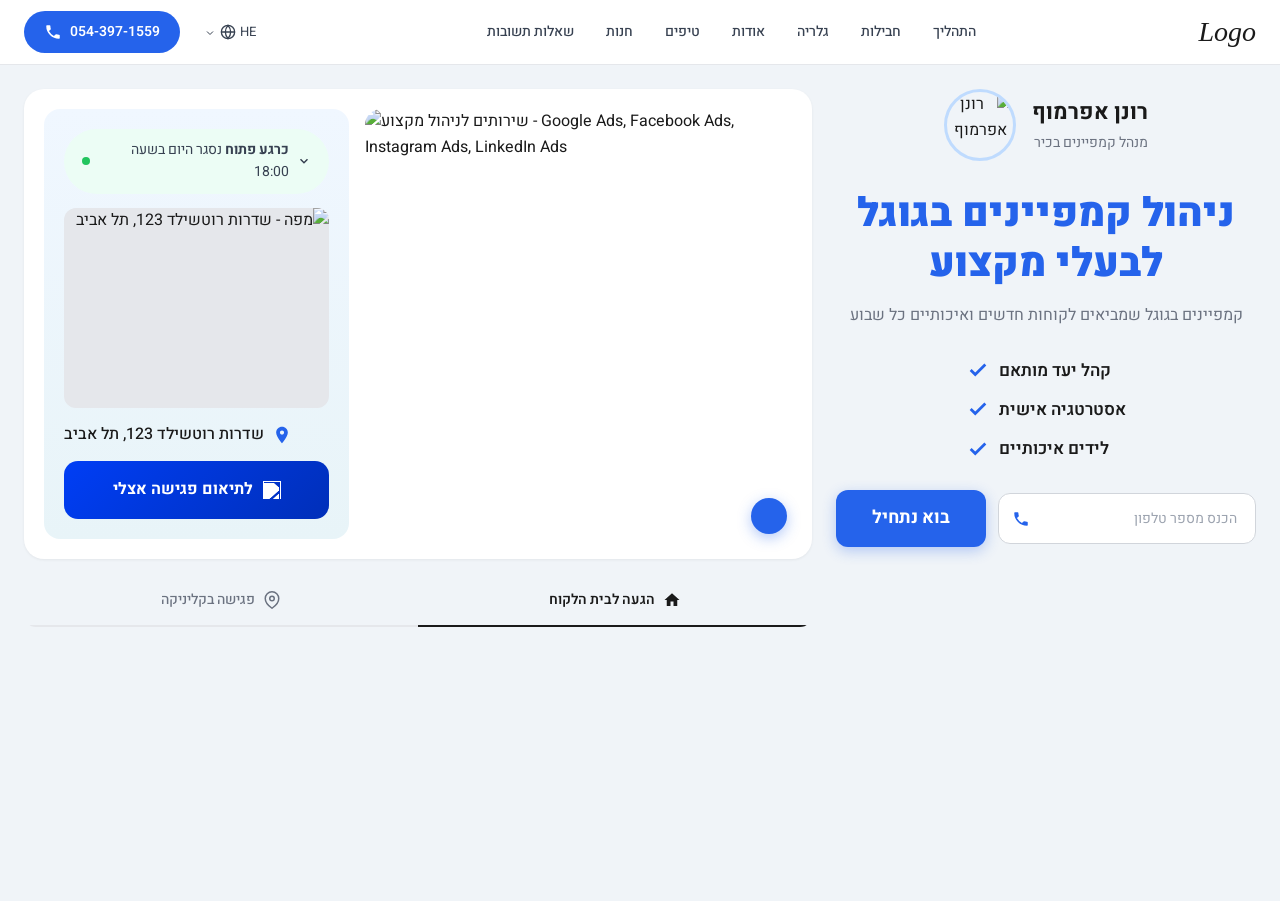
==== commit 6bc4434c: "Replace calendar SVG with calendar.svg, apply linear gradient to CTA button - Swap inline SVG for ca" ====
--- a/index.html
+++ b/index.html
@@ -42,12 +42,7 @@
               <span>שדרות רוטשילד 123, תל אביב</span>
             </div>
             <a href="#" class="map-card__btn">
-              <svg width="16" height="16" viewBox="0 0 24 24" fill="none" stroke="currentColor" stroke-width="2">
-                <rect x="3" y="4" width="18" height="18" rx="2" ry="2"/>
-                <line x1="16" y1="2" x2="16" y2="6"/>
-                <line x1="8" y1="2" x2="8" y2="6"/>
-                <line x1="3" y1="10" x2="21" y2="10"/>
-              </svg>
+              <img src="images/calendar.svg" alt="" width="18" height="18" />
               <span>לתיאום פגישה אצלי</span>
             </a>
           </div>
--- a/css/header.css
+++ b/css/header.css
@@ -8,7 +8,7 @@
 }
 
 .header__inner {
-  max-width: 1200px;
+  max-width: 1920px;
   margin: 0 auto;
   padding: 0 24px;
   height: 64px;
--- a/css/style.css
+++ b/css/style.css
@@ -49,7 +49,7 @@
 
 /* ===== MAIN LAYOUT ===== */
 .main-layout {
-  max-width: 1200px;
+  max-width: 1920px;
   margin: 0 auto;
   padding: 24px;
   display: flex;
@@ -162,19 +162,23 @@
   align-items: center;
   justify-content: center;
   gap: 10px;
-  background: #2563eb;
+  background: linear-gradient(135deg, #003EF5, #002FB9);
   color: #fff;
   padding: 16px;
   border-radius: 14px;
   font-size: 16px;
   font-weight: 700;
   text-decoration: none;
-  transition: background 0.2s;
+  transition: opacity 0.2s;
   margin-top: auto;
 }
 
+.map-card__btn img {
+  filter: brightness(0) invert(1);
+}
+
 .map-card__btn:hover {
-  background: #1d4ed8;
+  opacity: 0.9;
 }
 
 /* Devices Card */
@@ -198,25 +202,25 @@
   position: absolute;
   bottom: 0;
   right: 0;
-  width: 68px;
-  height: 68px;
+  width: clamp(48px, 3.5vw, 68px);
+  height: clamp(48px, 3.5vw, 68px);
   background: #fff;
-  border-top-left-radius: 20px;
+  border-top-left-radius: clamp(12px, 1vw, 20px);
 }
 
 .devices-card img {
   width: 100%;
   height: 100%;
-  object-fit: cover;
+  object-fit: fill;
   display: block;
 }
 
 .devices-card__fab {
   position: absolute;
-  bottom: 8px;
-  right: 8px;
-  width: 52px;
-  height: 52px;
+  bottom: clamp(4px, 0.4vw, 8px);
+  right: clamp(4px, 0.4vw, 8px);
+  width: clamp(36px, 2.7vw, 52px);
+  height: clamp(36px, 2.7vw, 52px);
   background: #2563eb;
   color: #fff;
   border-radius: 50%;
@@ -229,8 +233,8 @@
 }
 
 .devices-card__fab img {
-  width: 24px;
-  height: 24px;
+  width: clamp(16px, 1.25vw, 24px);
+  height: clamp(16px, 1.25vw, 24px);
   object-fit: contain;
   filter: brightness(0) invert(1);
 }
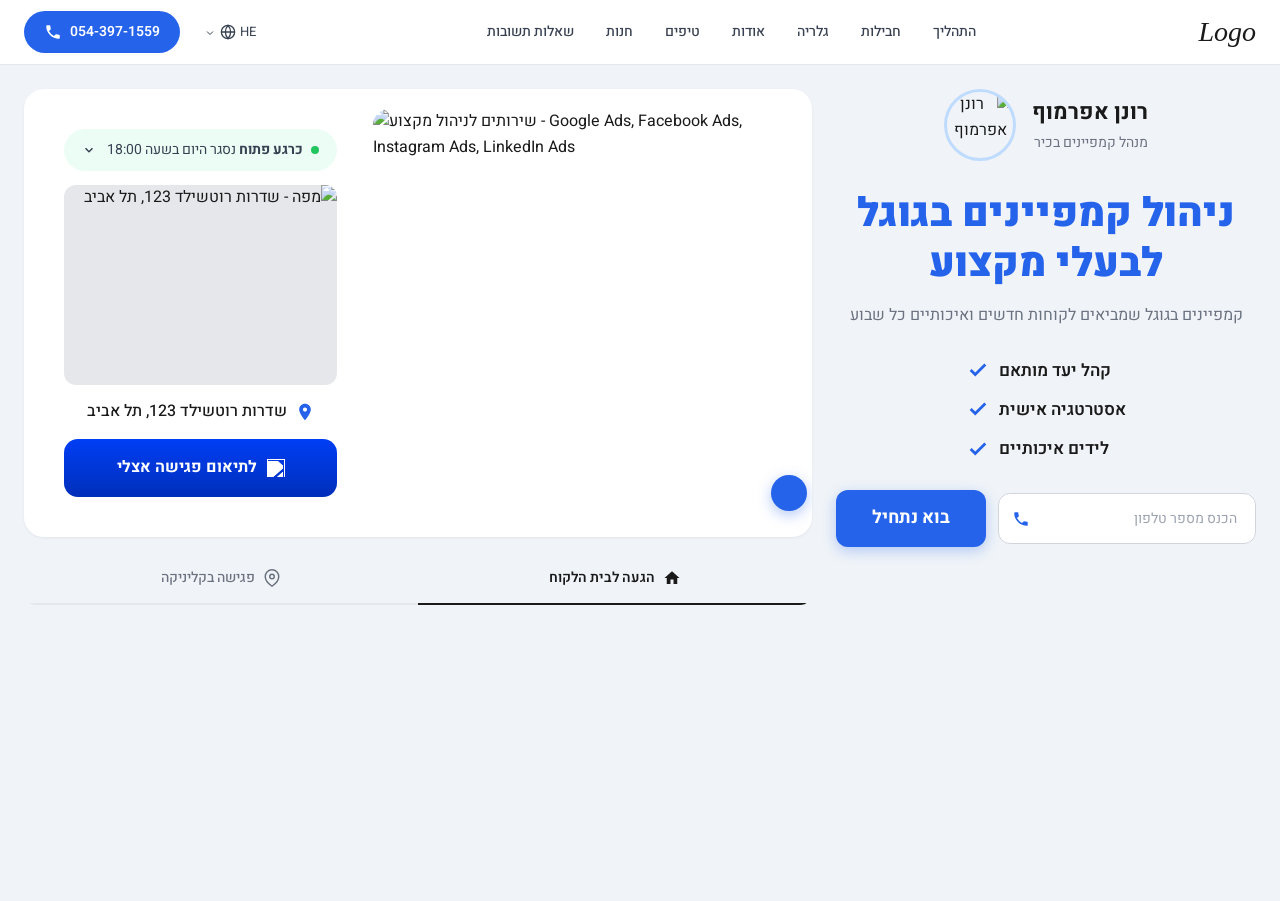
==== commit 877125eb: "Fix button gradient, swap status icons, remove map bg, align address, fix padding 1. Button gradient" ====
--- a/index.html
+++ b/index.html
@@ -26,11 +26,11 @@
           <!-- Map Card -->
           <div class="map-card">
             <div class="map-card__status">
+              <span class="status-dot"></span>
+              <span class="status-text"><strong>כרגע פתוח</strong> נסגר היום בשעה 18:00</span>
               <svg class="status-chevron" width="14" height="14" viewBox="0 0 24 24" fill="none" stroke="#374151" stroke-width="2.5">
                 <polyline points="6 9 12 15 18 9"/>
               </svg>
-              <span class="status-text"><strong>כרגע פתוח</strong> נסגר היום בשעה 18:00</span>
-              <span class="status-dot"></span>
             </div>
             <div class="map-card__map">
               <img src="images/map.png" alt="מפה - שדרות רוטשילד 123, תל אביב" />
--- a/css/style.css
+++ b/css/style.css
@@ -73,8 +73,9 @@
   width: 100%;
   background: #fff;
   border-radius: 20px;
-  padding: 20px;
+  padding: 20px 0 20px 20px;
   box-shadow: 0 1px 3px rgba(0, 0, 0, 0.06);
+  overflow: hidden;
 }
 
 .hero-cards {
@@ -87,7 +88,7 @@
 
 /* Map Card */
 .map-card {
-  background: linear-gradient(180deg, #f0f7ff 0%, #e8f4f8 100%);
+  background: transparent;
   border-radius: 16px;
   overflow: hidden;
   padding: 20px;
@@ -116,7 +117,6 @@
 
 .status-chevron {
   flex-shrink: 0;
-  order: -1;
 }
 
 .status-dot {
@@ -154,7 +154,7 @@
   font-size: 16px;
   font-weight: 500;
   color: #1a1a1a;
-  justify-content: flex-end;
+  justify-content: center;
 }
 
 .map-card__btn {
@@ -162,7 +162,7 @@
   align-items: center;
   justify-content: center;
   gap: 10px;
-  background: linear-gradient(135deg, #003EF5, #002FB9);
+  background: linear-gradient(180deg, #003EF5, #002FB9);
   color: #fff;
   padding: 16px;
   border-radius: 14px;
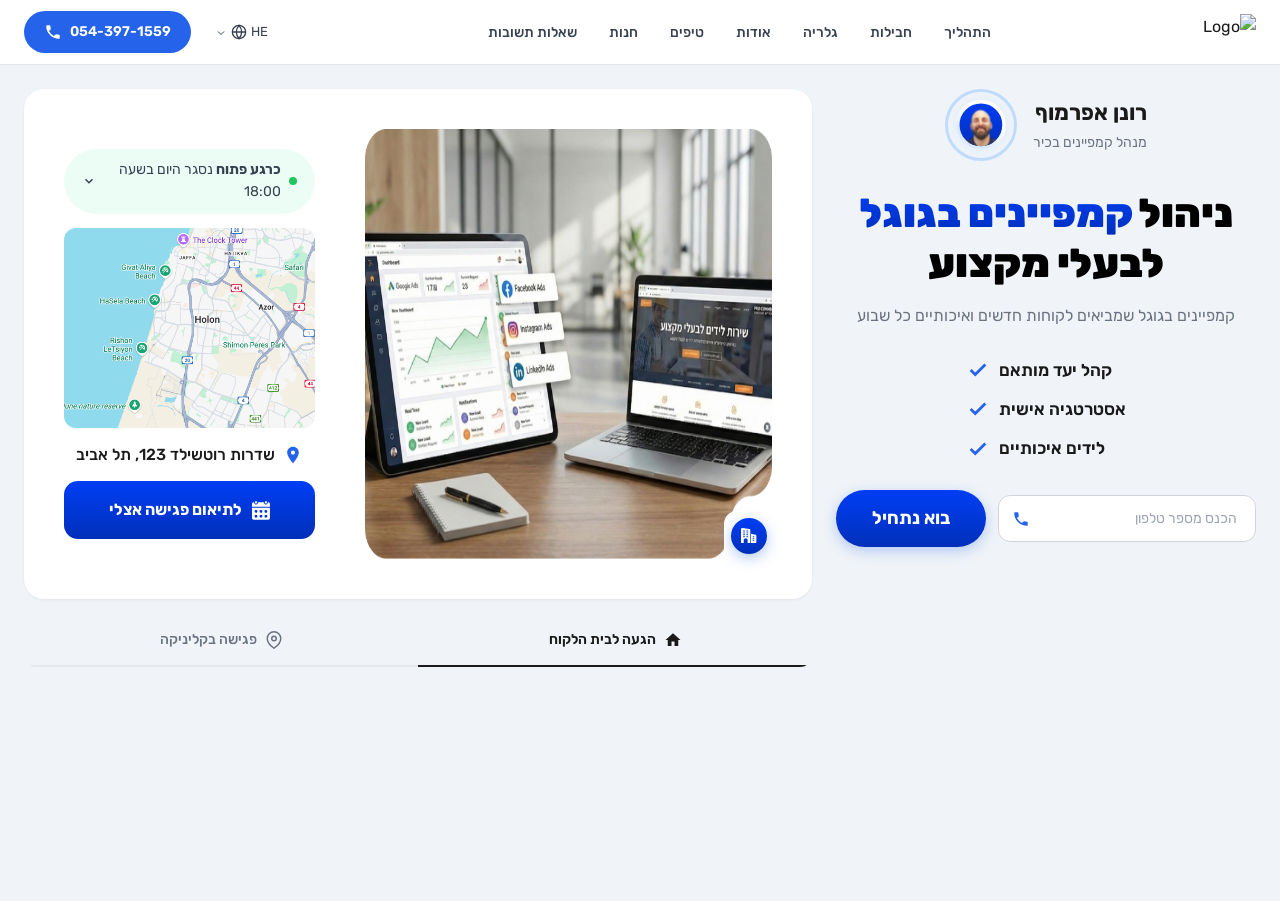
==== commit 5d1e7ec5: "Switch to Rubik font, use logo.svg, gradient headline text 1. Font changed from Heebo to Rubik acros" ====
--- a/index.html
+++ b/index.html
@@ -6,7 +6,7 @@
   <title>ניהול קמפיינים בגוגל לבעלי מקצוע</title>
   <link rel="preconnect" href="https://fonts.googleapis.com">
   <link rel="preconnect" href="https://fonts.gstatic.com" crossorigin>
-  <link href="https://fonts.googleapis.com/css2?family=Heebo:wght@300;400;500;600;700;800;900&display=swap" rel="stylesheet">
+  <link href="https://fonts.googleapis.com/css2?family=Rubik:wght@300;400;500;600;700;800;900&display=swap" rel="stylesheet">
   <link rel="stylesheet" href="css/header.css">
   <link rel="stylesheet" href="css/style.css">
 </head>
@@ -96,7 +96,7 @@
 
         <!-- Headline -->
         <div class="sidebar__headline">
-          <h1>ניהול קמפיינים בגוגל<br>לבעלי מקצוע</h1>
+          <h1>ניהול <span class="gradient-text">קמפיינים בגוגל</span><br>לבעלי מקצוע</h1>
           <p class="sidebar__subtitle">קמפיינים בגוגל שמביאים לקוחות חדשים ואיכותיים כל שבוע</p>
         </div>
 
--- a/css/header.css
+++ b/css/header.css
@@ -18,12 +18,14 @@
 }
 
 .header__logo a {
-  font-family: 'Georgia', serif;
-  font-size: 28px;
-  font-style: italic;
-  color: #1a1a1a;
-  text-decoration: none;
-  font-weight: 400;
+  display: flex;
+  align-items: center;
+  text-decoration: none;
+}
+
+.header__logo-img {
+  height: 36px;
+  width: auto;
 }
 
 .header__nav ul {
--- a/css/style.css
+++ b/css/style.css
@@ -12,7 +12,7 @@
 }
 
 body {
-  font-family: 'Heebo', sans-serif;
+  font-family: 'Rubik', sans-serif;
   background: #f0f4f8;
   color: #1a1a1a;
   line-height: 1.6;
@@ -73,7 +73,7 @@
   width: 100%;
   background: #fff;
   border-radius: 20px;
-  padding: 20px 0 20px 20px;
+  padding: 40px 40px 40px 20px;
   box-shadow: 0 1px 3px rgba(0, 0, 0, 0.06);
   overflow: hidden;
 }
@@ -81,7 +81,7 @@
 .hero-cards {
   display: grid;
   grid-template-columns: 1fr 1.4fr;
-  gap: 16px;
+  gap: 30px;
   direction: ltr;
   align-items: stretch;
 }
@@ -129,8 +129,13 @@
 }
 
 @keyframes pulse {
-  0%, 100% { opacity: 1; }
-  50% { opacity: 0.5; }
+  0%,
+  100% {
+    opacity: 1;
+  }
+  50% {
+    opacity: 0.5;
+  }
 }
 
 .map-card__map {
@@ -162,7 +167,7 @@
   align-items: center;
   justify-content: center;
   gap: 10px;
-  background: linear-gradient(180deg, #003EF5, #002FB9);
+  background: linear-gradient(180deg, #003ef5, #002fb9);
   color: #fff;
   padding: 16px;
   border-radius: 14px;
@@ -198,7 +203,7 @@
 
 /* Concave cutout on bottom-right corner for the fab button */
 .devices-card__img-wrapper::after {
-  content: '';
+  content: "";
   position: absolute;
   bottom: 0;
   right: 0;
@@ -221,14 +226,16 @@
   right: clamp(4px, 0.4vw, 8px);
   width: clamp(36px, 2.7vw, 52px);
   height: clamp(36px, 2.7vw, 52px);
-  background: #2563eb;
+  background: linear-gradient(180deg, #003ef5, #002fb9);
   color: #fff;
   border-radius: 50%;
   display: flex;
   align-items: center;
   justify-content: center;
   box-shadow: 0 4px 14px rgba(37, 99, 235, 0.35);
-  transition: background 0.2s, transform 0.2s;
+  transition:
+    background 0.2s,
+    transform 0.2s;
   z-index: 2;
 }
 
@@ -264,7 +271,9 @@
   font-weight: 500;
   color: #6b7280;
   cursor: pointer;
-  transition: color 0.2s, background 0.2s;
+  transition:
+    color 0.2s,
+    background 0.2s;
   border-bottom: 2px solid #e5e7eb;
   background: transparent;
 }
@@ -346,9 +355,16 @@
 .sidebar__headline h1 {
   font-size: 40px;
   font-weight: 900;
-  color: #2563eb;
+  color: #000000;
   line-height: 1.25;
   margin: 0 0 14px;
+}
+
+.gradient-text {
+  background: linear-gradient(180deg, #003EF5 0%, #002FB9 100%);
+  -webkit-background-clip: text;
+  -webkit-text-fill-color: transparent;
+  background-clip: text;
 }
 
 .sidebar__subtitle {
@@ -395,17 +411,21 @@
   display: inline-flex;
   align-items: center;
   justify-content: center;
-  background: #2563eb;
+  background: linear-gradient(rgb(0, 62, 245), rgb(0, 47, 185));
   color: #fff;
   padding: 14px 36px;
   border-radius: 12px;
   font-size: 18px;
   font-weight: 700;
   text-decoration: none;
-  transition: background 0.2s, transform 0.2s;
+  transition:
+    background 0.2s,
+    transform 0.2s;
   box-shadow: 0 4px 14px rgba(37, 99, 235, 0.3);
   white-space: nowrap;
   flex-shrink: 0;
+  opacity: 1;
+  border-radius: 38px;
 }
 
 .sidebar__cta:hover {
@@ -438,7 +458,9 @@
   text-align: right;
   background: #fff;
   color: #374151;
-  transition: border-color 0.2s, box-shadow 0.2s;
+  transition:
+    border-color 0.2s,
+    box-shadow 0.2s;
   direction: rtl;
 }
 
@@ -553,7 +575,6 @@
     display: none;
   }
 
-
   .map-card {
     order: 2;
   }
